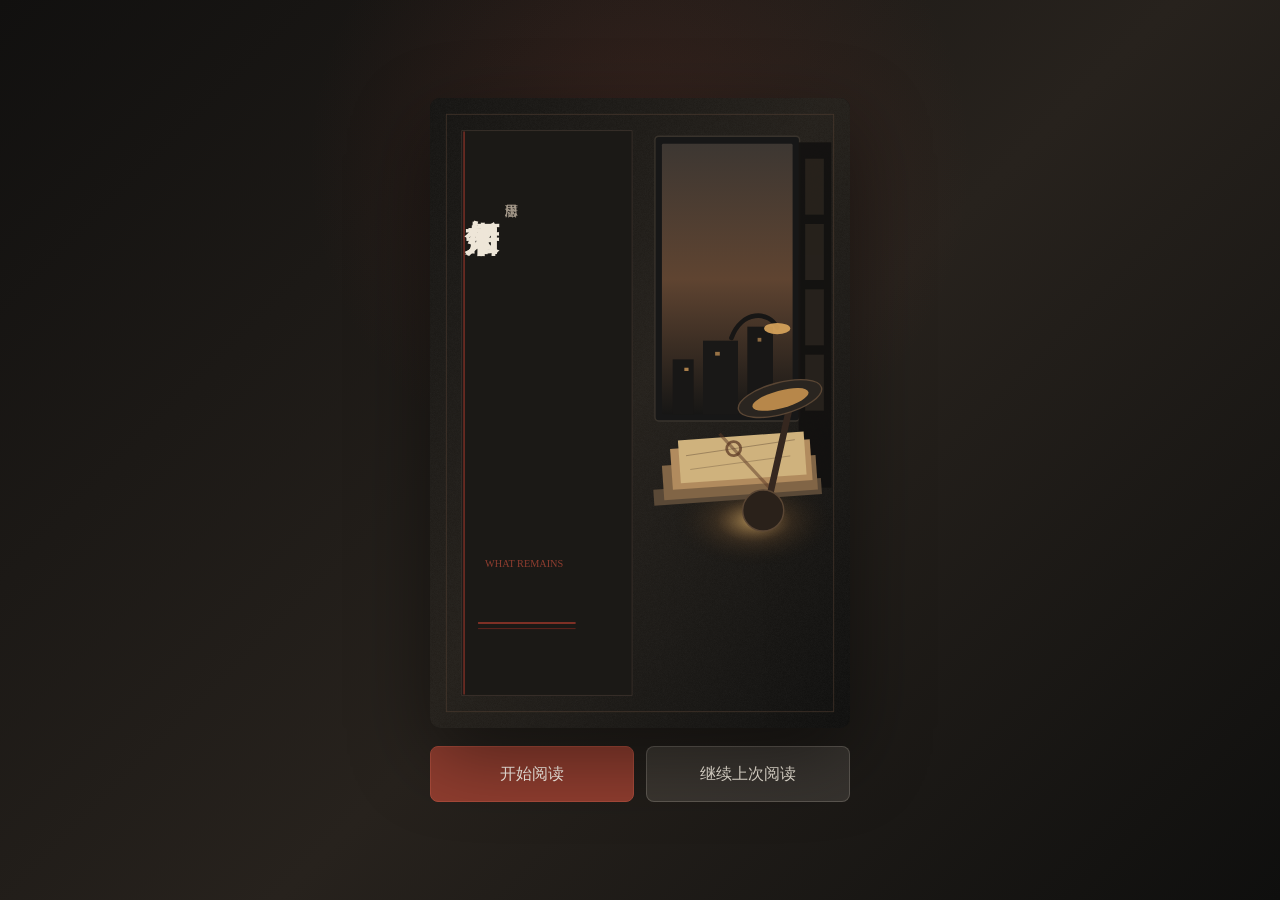
==== docs/index.html @ 2c26051a "Fix mobile chrome toggle and pause auto-hide on TOC" ====
<!doctype html>
<html lang="zh-CN">
<head>
  <meta charset="utf-8">
  <meta name="viewport" content="width=device-width, initial-scale=1">
  <title>后来如何</title>
  <meta name="description" content="《后来如何》在线阅读">
  <meta name="robots" content="index,follow,noarchive">
  <link rel="stylesheet" href="styles.css?v=20260604-reader-chrome-touch">
</head>
<body class="cover-active">
  <section id="coverScreen" class="cover-screen" aria-label="作品封面">
    <div class="cover-shell">
      <div class="cover-card">
        <img src="cover.svg" alt="" class="cover-image" aria-hidden="true">
      </div>
      <div class="cover-actions">
        <a id="startReading" href="#reader">开始阅读</a>
        <a id="continueReading" href="#reader">继续上次阅读</a>
      </div>
    </div>
  </section>

  <header class="topbar">
    <div>
      <h1>后来如何</h1>
      <p>潇思雨</p>
    </div>
    <div class="tools" aria-label="阅读设置">
      <button id="decreaseFont" type="button" title="减小字号">A-</button>
      <button id="increaseFont" type="button" title="增大字号">A+</button>
      <button id="toggleFontFamily" type="button" title="切换字体">宋体</button>
      <button id="toggleToc" type="button" title="显示/隐藏目录">隐藏目录</button>
      <button id="toggleMode" type="button" title="切换连续/翻页">翻页</button>
      <button id="toggleTheme" type="button" title="切换明暗">明/暗</button>
    </div>
  </header>

  <div class="progress" aria-hidden="true"><span id="progressBar"></span></div>

  <main id="layout" class="layout">
    <nav class="toc" aria-label="章节目录">
      <h2>目录</h2>
      <div id="tocList">载入中...</div>
    </nav>
    <section class="reading-column">
      <article id="reader" class="reader" aria-live="polite">
        <p class="loading">正在载入正文...</p>
      </article>
      <div id="pager" class="pager" hidden>
        <button id="prevPage" type="button">上一页</button>
        <span id="pageInfo">1 / 1</span>
        <button id="nextPage" type="button">下一页</button>
      </div>
    </section>
  </main>

  <script>
    const reader = document.getElementById('reader');
    const coverScreen = document.getElementById('coverScreen');
    const tocList = document.getElementById('tocList');
    const progressBar = document.getElementById('progressBar');
    const pager = document.getElementById('pager');
    const pageInfo = document.getElementById('pageInfo');
    const toggleModeButton = document.getElementById('toggleMode');
    const toggleTocButton = document.getElementById('toggleToc');
    const toggleFontFamilyButton = document.getElementById('toggleFontFamily');
    const layout = document.getElementById('layout');
    const readingColumn = document.querySelector('.reading-column');
    const tocNav = document.querySelector('nav.toc');
    const topbar = document.querySelector('.topbar');
    const root = document.documentElement;
    let novelText = '';
    let pages = [];
    let displayPages = [];
    let pageCount = 1;
    let novelReady = false;
    let readingMode = localStorage.getItem('readingMode') || 'scroll';
    let currentPage = Number(localStorage.getItem('currentPage') || 0);
    let tocHidden = localStorage.getItem('tocHidden') === 'true';
    let touchStartX = 0;
    let touchStartY = 0;
    let lastSwipeAt = 0;
    let chromeTimer = null;
    let scrollSaveTimer = null;
    let chromeAutoHidePaused = false;
    let tocTouchActive = 0;
    let tocTouchResumeTimer = null;
    let scrollTapStart = null;
    let lastChromeToggleAt = 0;
    const fontFamilies = ['serif', 'hei', 'kai'];
    const fontLabels = { serif: '宋体', hei: '黑体', kai: '楷体' };

    function hasClass(element, name) {
      return (` ${element.getAttribute('class') || ''} `).indexOf(` ${name} `) >= 0;
    }

    function addClass(element, name) {
      if (!hasClass(element, name)) element.setAttribute('class', `${element.getAttribute('class') || ''} ${name}`.trim());
    }

    function removeClass(element, name) {
      element.setAttribute('class', (` ${element.getAttribute('class') || ''} `).replace(` ${name} `, ' ').trim());
    }

    function setClass(element, name, enabled) {
      if (enabled) addClass(element, name);
      else removeClass(element, name);
    }

    function saveScrollPosition() {
      if (readingMode !== 'scroll' || hasClass(document.body, 'cover-active')) return;
      const y = window.scrollY || document.documentElement.scrollTop;
      localStorage.setItem('scrollPosition', String(y));
    }

    function enterReader({ fromStart = false } = {}) {
      removeClass(document.body, 'cover-active');
      if (!novelReady) return;
      applyTocState(true);

      if (fromStart) {
        currentPage = 0;
        localStorage.setItem('currentPage', '0');
        localStorage.setItem('scrollPosition', '0');
      } else {
        currentPage = Number(localStorage.getItem('currentPage') || 0);
      }

      applyMode(readingMode);
      if (readingMode === 'page') {
        showPage(fromStart ? 0 : currentPage);
      } else {
        const scrollTop = fromStart ? 0 : Number(localStorage.getItem('scrollPosition') || 0);
        requestAnimationFrame(() => window.scrollTo({ top: scrollTop, behavior: 'auto' }));
      }
      setChromeVisible(false);
    }

    function slugify(text, index) {
      return `chapter-${index}-${text.replace(/[^\u4e00-\u9fa5a-zA-Z0-9]+/g, '-').replace(/^-|-$/g, '')}`;
    }

    function plainHeading(line) {
      return line.replace(/^#{1,6}\s*/, '').trim();
    }

    function addTocLink(toc, element, text, className) {
      const link = document.createElement('a');
      link.href = `#${element.id}`;
      link.textContent = text;
      if (className) link.className = className;
      link.dataset.sourceIndex = String(pages.length - 1);
      link.addEventListener('click', (event) => {
        if (readingMode === 'page') {
          event.preventDefault();
          showPage(findDisplayPageBySource(Number(link.dataset.sourceIndex || 0)));
          applyTocState(true);
          setChromeVisible(false);
        }
      });
      toc.appendChild(link);
    }

    function renderInlineMarkdown(text) {
      const fragment = document.createDocumentFragment();
      const parts = text.split(/(\*\*[^*]+\*\*|`[^`]+`)/g).filter(Boolean);
      parts.forEach((part) => {
        if (part.startsWith('**') && part.endsWith('**')) {
          const strong = document.createElement('strong');
          strong.textContent = part.slice(2, -2);
          fragment.appendChild(strong);
        } else if (part.startsWith('`') && part.endsWith('`')) {
          const code = document.createElement('code');
          code.textContent = part.slice(1, -1);
          fragment.appendChild(code);
        } else {
          fragment.appendChild(document.createTextNode(part));
        }
      });
      return fragment;
    }

    function pushNode(node) {
      if (!pages.length) {
        pages.push({ title: '封面', id: 'cover', nodes: [] });
      }
      pages[pages.length - 1].nodes.push(node);
    }

    function startPage(title, id) {
      pages.push({ title, id, nodes: [] });
    }

    function renderText(text) {
      const lines = text.replace(/\r\n/g, '\n').split('\n');
      const toc = document.createDocumentFragment();
      let chapterIndex = 0;
      pages = [];

      lines.forEach((line) => {
        const trimmed = line.trim();
        if (!trimmed) {
          return;
        }

        const heading = /^(#{1,6})\s+(.+)$/.exec(trimmed);
        if (heading) {
          const level = heading[1].length;
          const titleText = plainHeading(trimmed);

          if (level === 1) {
            const title = document.createElement('div');
            title.className = 'book-title';
            title.textContent = titleText;
            pushNode(title);
            return;
          }

          if (level === 2 && titleText.startsWith('作者：')) {
            const byline = document.createElement('div');
            byline.className = 'byline';
            byline.textContent = titleText;
            pushNode(byline);
            return;
          }

          const tag = level <= 2 ? 'h2' : 'h3';
          const el = document.createElement(tag);
          el.textContent = titleText;
          el.id = slugify(titleText, chapterIndex++);
          startPage(titleText, el.id);
          pushNode(el);

          const isChapter = /^第.+章/.test(titleText);
          const isMajor = titleText === '序' || titleText.startsWith('上：') || titleText.startsWith('下：') || titleText === '创作谈' || titleText === '创作声明';
          if (isChapter || isMajor) {
            addTocLink(toc, el, titleText, isChapter ? 'chapter-link' : 'section-link');
          }
          return;
        }

        if (trimmed === '序' || trimmed.startsWith('上：') || trimmed.startsWith('下：')) {
          const h2 = document.createElement('h2');
          h2.textContent = trimmed;
          h2.id = slugify(trimmed, chapterIndex++);
          startPage(trimmed, h2.id);
          pushNode(h2);
          addTocLink(toc, h2, trimmed, 'section-link');
          return;
        }

        if (/^第.+章\s/.test(trimmed)) {
          const h3 = document.createElement('h3');
          h3.textContent = trimmed;
          h3.id = slugify(trimmed, chapterIndex++);
          startPage(trimmed, h3.id);
          pushNode(h3);
          addTocLink(toc, h3, trimmed, 'chapter-link');
          return;
        }

        if (trimmed.startsWith('《') && trimmed.endsWith('》')) {
          const title = document.createElement('div');
          title.className = 'book-title';
          title.textContent = trimmed;
          pushNode(title);
          return;
        }

        if (trimmed.startsWith('作者：')) {
          const byline = document.createElement('div');
          byline.className = 'byline';
          byline.textContent = trimmed;
          pushNode(byline);
          return;
        }

        const p = document.createElement('p');
        p.appendChild(renderInlineMarkdown(trimmed));
        pushNode(p);
      });

      if (!pages.length) pages.push({ title: '正文', id: 'page-0', nodes: [] });
      tocList.replaceChildren(toc);
      novelReady = true;
      if (hasClass(document.body, 'cover-active')) {
        reader.replaceChildren();
        pager.hidden = true;
        document.body.dataset.mode = readingMode;
        toggleModeButton.textContent = readingMode === 'page' ? '连续' : '翻页';
      } else {
        applyMode(readingMode);
      }
    }

    async function loadNovel() {
      try {
        const response = await fetch('novel.txt', { cache: 'no-store' });
        if (!response.ok) throw new Error(`HTTP ${response.status}`);
        novelText = await response.text();
        renderText(novelText);
      } catch (error) {
        reader.innerHTML = '<p class="loading">正文载入失败。请确认 novel.txt 已上传到同一目录。</p>';
        tocList.textContent = '目录载入失败';
      }
    }

    function cloneNodes(nodes) {
      return nodes.map((node) => node.cloneNode(true));
    }

    function findDisplayPageBySource(sourceIndex) {
      if (readingMode === 'page') {
        const index = displayPages.findIndex((page) => page.sources.indexOf(sourceIndex) >= 0);
        return index >= 0 ? index : 0;
      }
      return 0;
    }

    function allContentNodes() {
      const nodes = [];
      pages.forEach((page, sourceIndex) => {
        cloneNodes(page.nodes).forEach((node) => nodes.push({ node, sourceIndex }));
      });
      return nodes;
    }

    function splitForPagination(item) {
      const node = item.node;
      const text = (node.textContent || '').trim();
      if (node.tagName !== 'P' || text.length <= 180) return [item];

      const parts = [];
      let rest = text;
      while (rest.length > 180) {
        let cut = rest.lastIndexOf('。', 180);
        if (cut < 80) cut = rest.lastIndexOf('，', 180);
        if (cut < 80) cut = rest.lastIndexOf('；', 180);
        if (cut < 80) cut = 180;
        parts.push(rest.slice(0, cut + 1).trim());
        rest = rest.slice(cut + 1).trim();
      }
      if (rest) parts.push(rest);

      return parts.map((part) => {
        const p = document.createElement('p');
        p.textContent = part;
        return { node: p, sourceIndex: item.sourceIndex };
      });
    }

    function renderContinuous() {
      const fragment = document.createDocumentFragment();
      pages.forEach((page) => {
        cloneNodes(page.nodes).forEach((node) => fragment.appendChild(node));
      });
      removeClass(reader, 'paged-reader');
      reader.replaceChildren(fragment);
      pager.hidden = true;
      toggleModeButton.textContent = '翻页';
      document.body.dataset.mode = 'scroll';
      setChromeVisible(false);
      updateProgress();
    }

    function renderPagedDocument() {
      addClass(reader, 'paged-reader');
      displayPages = [];
      const units = allContentNodes().flatMap(splitForPagination);
      let current = [];
      let currentSources = [];

      const fits = (candidate) => {
        reader.replaceChildren(...cloneNodes(candidate.map((item) => item.node)));
        return reader.scrollHeight <= reader.clientHeight + 2;
      };

      units.forEach((item) => {
        const candidate = current.concat(item);
        if (current.length && !fits(candidate)) {
          displayPages.push({
            nodes: current.map((entry) => entry.node),
            sources: Array.from(new Set(currentSources))
          });
          current = [item];
          currentSources = [item.sourceIndex];
        } else {
          current = candidate;
          currentSources.push(item.sourceIndex);
        }
      });

      if (current.length) {
        displayPages.push({
          nodes: current.map((entry) => entry.node),
          sources: Array.from(new Set(currentSources))
        });
      }

      pageCount = Math.max(1, displayPages.length);
      currentPage = Math.max(0, Math.min(currentPage, pageCount - 1));
      showPage(currentPage);
    }

    function updatePagedMetrics() {
      currentPage = Math.max(0, Math.min(currentPage, pageCount - 1));
      pageInfo.textContent = `${currentPage + 1} / ${pageCount}`;
      document.getElementById('prevPage').disabled = currentPage === 0;
      document.getElementById('nextPage').disabled = currentPage === pageCount - 1;
      updateProgress();
    }

    function showPage(index) {
      if (readingMode !== 'page') return;
      if (!displayPages.length) {
        renderPagedDocument();
        return;
      }
      currentPage = Math.max(0, Math.min(index, pageCount - 1));
      localStorage.setItem('currentPage', currentPage);
      reader.replaceChildren(...cloneNodes(displayPages[currentPage].nodes));
      updatePagedMetrics();
    }

    function applyMode(mode) {
      readingMode = mode;
      localStorage.setItem('readingMode', readingMode);
      if (readingMode === 'page') {
        pager.hidden = false;
        toggleModeButton.textContent = '连续';
        document.body.dataset.mode = 'page';
        renderPagedDocument();
        showPage(currentPage);
        setChromeVisible(false);
      } else {
        renderContinuous();
      }
      applyTocState(tocHidden);
    }

    function isChromeVisible() {
      return !hasClass(document.body, 'chrome-hidden');
    }

    function scheduleChromeAutoHide() {
      clearTimeout(chromeTimer);
      if (!isChromeVisible() || chromeAutoHidePaused) return;
      chromeTimer = setTimeout(() => {
        if (!chromeAutoHidePaused) setChromeVisible(false);
      }, 1600);
    }

    function pauseChromeAutoHide() {
      chromeAutoHidePaused = true;
      clearTimeout(chromeTimer);
    }

    function resumeChromeAutoHide() {
      chromeAutoHidePaused = false;
      scheduleChromeAutoHide();
    }

    function setChromeVisible(visible, autoHide = false) {
      clearTimeout(chromeTimer);
      setClass(document.body, 'chrome-hidden', !visible);
      if (visible && autoHide) scheduleChromeAutoHide();
    }

    function toggleReadingChrome(autoHide = true) {
      const now = Date.now();
      if (now - lastChromeToggleAt < 320) return;
      lastChromeToggleAt = now;
      setChromeVisible(!isChromeVisible(), autoHide);
    }

    function isTapGesture(start, end, maxDuration = 480) {
      if (!start) return false;
      const dx = end.clientX - start.x;
      const dy = end.clientY - start.y;
      const duration = Date.now() - start.t;
      return duration <= maxDuration && Math.abs(dx) <= 16 && Math.abs(dy) <= 16;
    }

    function bindChromePauseTarget(element) {
      if (!element) return;
      element.addEventListener('mouseenter', pauseChromeAutoHide);
      element.addEventListener('mouseleave', () => {
        if (tocTouchActive > 0) return;
        resumeChromeAutoHide();
      });
      element.addEventListener('touchstart', () => {
        tocTouchActive += 1;
        pauseChromeAutoHide();
      }, { passive: true });
      const onTouchEnd = () => {
        tocTouchActive = Math.max(0, tocTouchActive - 1);
        clearTimeout(tocTouchResumeTimer);
        tocTouchResumeTimer = setTimeout(() => {
          if (tocTouchActive === 0) resumeChromeAutoHide();
        }, 450);
      };
      element.addEventListener('touchend', onTouchEnd, { passive: true });
      element.addEventListener('touchcancel', onTouchEnd, { passive: true });
      element.addEventListener('scroll', pauseChromeAutoHide, { passive: true });
      element.addEventListener('pointerdown', pauseChromeAutoHide);
    }

    bindChromePauseTarget(tocNav);
    bindChromePauseTarget(topbar);

    function applyTocState(hidden) {
      tocHidden = hidden;
      localStorage.setItem('tocHidden', String(tocHidden));
      setClass(layout, 'toc-hidden', tocHidden);
      setClass(document.body, 'toc-panel-open', readingMode === 'page' && !tocHidden);
      toggleTocButton.textContent = tocHidden ? '显示目录' : '隐藏目录';
      toggleTocButton.setAttribute('aria-pressed', String(!tocHidden));
      updateProgress();
    }

    function updateProgress() {
      let ratio = 0;
      if (readingMode === 'page' && pageCount > 1) {
        ratio = currentPage / (pageCount - 1);
      } else {
        const scrollTop = window.scrollY || document.documentElement.scrollTop;
        const height = document.documentElement.scrollHeight - window.innerHeight;
        ratio = height > 0 ? Math.min(1, Math.max(0, scrollTop / height)) : 0;
      }
      progressBar.style.width = `${ratio * 100}%`;
    }

    document.getElementById('increaseFont').addEventListener('click', () => {
      const current = Number(localStorage.getItem('fontScale') || 1);
      const next = Math.min(1.35, current + 0.05);
      localStorage.setItem('fontScale', next);
      root.style.setProperty('--font-scale', next);
      if (readingMode === 'page') showPage(currentPage);
    });

    document.getElementById('decreaseFont').addEventListener('click', () => {
      const current = Number(localStorage.getItem('fontScale') || 1);
      const next = Math.max(0.85, current - 0.05);
      localStorage.setItem('fontScale', next);
      root.style.setProperty('--font-scale', next);
      if (readingMode === 'page') showPage(currentPage);
    });

    toggleFontFamilyButton.addEventListener('click', () => {
      const current = localStorage.getItem('fontFamily') || 'serif';
      const next = fontFamilies[(fontFamilies.indexOf(current) + 1) % fontFamilies.length];
      localStorage.setItem('fontFamily', next);
      document.body.dataset.font = next;
      toggleFontFamilyButton.textContent = fontLabels[next];
      if (readingMode === 'page') renderPagedDocument();
    });

    document.getElementById('toggleTheme').addEventListener('click', () => {
      const next = document.body.dataset.theme === 'dark' ? 'light' : 'dark';
      document.body.dataset.theme = next;
      localStorage.setItem('theme', next);
    });

    document.getElementById('startReading').addEventListener('click', (event) => {
      event.preventDefault();
      enterReader({ fromStart: true });
    });

    document.getElementById('continueReading').addEventListener('click', (event) => {
      event.preventDefault();
      enterReader({ fromStart: false });
    });

    toggleModeButton.addEventListener('click', () => {
      applyMode(readingMode === 'page' ? 'scroll' : 'page');
    });

    toggleTocButton.addEventListener('click', () => {
      const willShow = tocHidden;
      applyTocState(!tocHidden);
      if (readingMode === 'page' && willShow) {
        setChromeVisible(true);
        pauseChromeAutoHide();
        requestAnimationFrame(() => tocList.scrollIntoView({ block: 'nearest' }));
      } else if (!tocHidden) {
        setChromeVisible(true);
        pauseChromeAutoHide();
      }
    });

    document.getElementById('layout').addEventListener('click', (event) => {
      if (readingMode !== 'page' || !hasClass(document.body, 'toc-panel-open')) return;
      if (event.target.closest('.toc')) return;
      applyTocState(true);
      setChromeVisible(false);
    });

    document.getElementById('prevPage').addEventListener('click', () => showPage(currentPage - 1));
    document.getElementById('nextPage').addEventListener('click', () => showPage(currentPage + 1));

    function handleScrollModeTap(clientX, clientY) {
      const rect = reader.getBoundingClientRect();
      if (clientX < rect.left || clientX > rect.right || clientY < rect.top || clientY > rect.bottom) {
        return;
      }
      toggleReadingChrome(true);
    }

    function handlePageModeTap(clientX, clientY) {
      const rect = reader.getBoundingClientRect();
      const width = Math.max(1, rect.width);
      const x = clientX - rect.left;
      if (x < width * 0.34) {
        showPage(currentPage - 1);
        return;
      }
      if (x > width * 0.66) {
        showPage(currentPage + 1);
        return;
      }
      toggleReadingChrome(true);
    }

    if (readingColumn) {
      readingColumn.addEventListener('touchstart', (event) => {
        if (readingMode !== 'scroll' || event.touches.length !== 1) return;
        const touch = event.touches[0];
        scrollTapStart = { x: touch.clientX, y: touch.clientY, t: Date.now() };
      }, { passive: true });

      readingColumn.addEventListener('touchend', (event) => {
        if (readingMode !== 'scroll') return;
        const touch = event.changedTouches[0];
        if (!isTapGesture(scrollTapStart, touch)) {
          scrollTapStart = null;
          return;
        }
        scrollTapStart = null;
        if (event.target.closest('.toc, .topbar, .pager, .tools')) return;
        handleScrollModeTap(touch.clientX, touch.clientY);
      }, { passive: true });

      readingColumn.addEventListener('touchcancel', () => {
        scrollTapStart = null;
      }, { passive: true });
    }

    reader.addEventListener('touchstart', (event) => {
      if (readingMode !== 'page' || event.touches.length !== 1) return;
      const touch = event.touches[0];
      touchStartX = touch.clientX;
      touchStartY = touch.clientY;
    }, { passive: true });

    reader.addEventListener('touchend', (event) => {
      if (readingMode !== 'page') return;
      const touch = event.changedTouches[0];
      const dx = touch.clientX - touchStartX;
      const dy = touch.clientY - touchStartY;
      if (Math.abs(dx) > 60 && Math.abs(dx) > Math.abs(dy) * 1.4) {
        lastSwipeAt = Date.now();
        showPage(currentPage + (dx < 0 ? 1 : -1));
        return;
      }
      if (Date.now() - lastSwipeAt < 350) return;
      if (Math.abs(dx) <= 16 && Math.abs(dy) <= 16) {
        handlePageModeTap(touch.clientX, touch.clientY);
      }
    }, { passive: true });

    reader.addEventListener('click', (event) => {
      if (Date.now() - lastSwipeAt < 350) return;
      if (readingMode !== 'page') {
        if (event.target.closest('.toc, .topbar, .pager, .tools')) return;
        toggleReadingChrome(true);
        return;
      }
      handlePageModeTap(event.clientX, event.clientY);
    });

    window.addEventListener('resize', () => {
      if (readingMode === 'page') renderPagedDocument();
    });

    document.addEventListener('keydown', (event) => {
      if (readingMode !== 'page') return;
      if (event.key === 'ArrowLeft') showPage(currentPage - 1);
      if (event.key === 'ArrowRight') showPage(currentPage + 1);
    });

    reader.addEventListener('copy', (event) => event.preventDefault());
    reader.addEventListener('cut', (event) => event.preventDefault());
    reader.addEventListener('contextmenu', (event) => event.preventDefault());

    root.style.setProperty('--font-scale', localStorage.getItem('fontScale') || 1);
    document.body.dataset.theme = localStorage.getItem('theme') || 'light';
    document.body.dataset.font = localStorage.getItem('fontFamily') || 'serif';
    toggleFontFamilyButton.textContent = fontLabels[document.body.dataset.font] || '宋体';
    applyTocState(tocHidden);
    window.addEventListener('scroll', () => {
      updateProgress();
      clearTimeout(scrollSaveTimer);
      scrollSaveTimer = setTimeout(saveScrollPosition, 200);
    }, { passive: true });
    loadNovel().then(updateProgress);
  </script>
</body>
</html>
---- docs/styles.css ----
:root {
  --font-scale: 1;
  --bg: #f8f5ef;
  --paper: #fffdf8;
  --text: #24211d;
  --muted: #71695f;
  --line: #e7ded2;
  --accent: #8f3d2f;
  --button: #f1e8dc;
  --shadow: 0 20px 50px rgba(49, 36, 24, 0.08);
}

body[data-theme="dark"] {
  --bg: #171717;
  --paper: #202020;
  --text: #ebe2d5;
  --muted: #aaa095;
  --line: #33302c;
  --accent: #d38372;
  --button: #2b2926;
  --shadow: none;
}

* {
  box-sizing: border-box;
}

html {
  scroll-behavior: smooth;
}

body {
  margin: 0;
  background: var(--bg);
  color: var(--text);
  font-family: "Noto Serif SC", "Songti SC", "SimSun", "Microsoft YaHei", serif;
  line-height: 1.9;
}

body[data-font="hei"] {
  font-family: "Noto Sans SC", "Microsoft YaHei", "PingFang SC", sans-serif;
}

body[data-font="kai"] {
  font-family: "KaiTi", "STKaiti", "Kaiti SC", "Noto Serif SC", serif;
}

body.cover-active .topbar,
body.cover-active .progress,
body.cover-active .layout {
  display: none !important;
}

body.cover-active {
  overflow: hidden;
}

.cover-screen {
  position: fixed;
  inset: 0;
  z-index: 100;
  min-height: 100vh;
  display: none;
  place-items: center;
  padding: 28px;
  background:
    radial-gradient(circle at 50% 18%, rgba(143, 61, 47, 0.2), transparent 34%),
    linear-gradient(135deg, #11100f, #27221d 54%, #0f0f0e);
}

body.cover-active .cover-screen {
  display: grid;
}

.cover-shell {
  width: min(420px, 88vw);
}

.cover-card {
  position: relative;
  overflow: hidden;
  border-radius: 10px;
  box-shadow: 0 28px 80px rgba(0, 0, 0, 0.45);
  background: #151412;
}

.cover-image {
  display: block;
  width: 100%;
  aspect-ratio: 2 / 3;
  object-fit: cover;
}

.cover-actions {
  display: grid;
  grid-template-columns: 1fr 1fr;
  gap: 12px;
  margin-top: 18px;
}

.cover-actions a {
  display: block;
  border: 1px solid rgba(238, 230, 216, 0.2);
  border-radius: 8px;
  padding: 12px 16px;
  background: rgba(241, 232, 220, 0.12);
  color: #f0e9dc;
  font: inherit;
  text-align: center;
  text-decoration: none;
  cursor: pointer;
}

.cover-actions a:first-child {
  background: #8f3d2f;
  border-color: #a84a3a;
  color: #fff7ee;
}

.topbar {
  position: sticky;
  top: 0;
  z-index: 10;
  display: flex;
  align-items: center;
  justify-content: space-between;
  gap: 24px;
  padding: 18px 28px;
  border-bottom: 1px solid var(--line);
  background: color-mix(in srgb, var(--bg) 88%, transparent);
  backdrop-filter: blur(12px);
  transition: opacity 0.18s ease, transform 0.18s ease;
}

.topbar h1 {
  margin: 0;
  font-size: 22px;
  font-weight: 700;
  letter-spacing: 0;
}

.topbar p {
  margin: 2px 0 0;
  color: var(--muted);
  font-size: 13px;
}

.tools {
  display: flex;
  align-items: center;
  gap: 8px;
  flex-wrap: wrap;
}

.tools button,
.tools a {
  border: 1px solid var(--line);
  background: var(--button);
  color: var(--text);
  padding: 7px 10px;
  border-radius: 6px;
  font: inherit;
  font-size: 13px;
  text-decoration: none;
  cursor: pointer;
}

.progress {
  position: fixed;
  top: 0;
  left: 0;
  right: 0;
  height: 3px;
  z-index: 20;
  background: transparent;
}

.progress span {
  display: block;
  width: 0;
  height: 100%;
  background: var(--accent);
}

.layout {
  display: grid;
  grid-template-columns: minmax(190px, 250px) minmax(0, 820px);
  gap: 36px;
  max-width: 1180px;
  margin: 0 auto;
  padding: 34px 24px 80px;
}

.layout.toc-hidden {
  grid-template-columns: minmax(0, 880px);
  max-width: 980px;
}

.layout.toc-hidden .toc {
  display: none;
}

.toc {
  position: sticky;
  top: 86px;
  align-self: start;
  max-height: calc(100vh - 110px);
  overflow: auto;
  padding: 18px;
  border: 1px solid var(--line);
  border-radius: 8px;
  background: var(--paper);
  box-shadow: var(--shadow);
  transition: opacity 0.18s ease, transform 0.18s ease;
}

.toc h2 {
  margin: 0 0 12px;
  font-size: 15px;
}

.toc a {
  display: block;
  padding: 7px 0;
  border-top: 1px solid var(--line);
  color: var(--muted);
  text-decoration: none;
  font-size: 14px;
  line-height: 1.45;
}

.toc a.section-link {
  color: var(--text);
  font-weight: 700;
}

.toc a.chapter-link {
  padding-left: 10px;
  font-size: 13px;
}

.toc a:hover {
  color: var(--accent);
}

.reader {
  min-width: 0;
  padding: 44px 58px 70px;
  border: 1px solid var(--line);
  border-radius: 8px;
  background: var(--paper);
  box-shadow: var(--shadow);
  -webkit-user-select: none;
  user-select: none;
}

body[data-mode="page"] {
  overflow: hidden;
}

body[data-mode="page"] .layout {
  display: block;
  width: 100vw;
  max-width: none;
  height: 100vh;
  margin: 0;
  padding: 0;
  overflow: hidden;
}

body[data-mode="page"]:not(.toc-panel-open) .toc {
  display: none;
}

body[data-mode="page"].toc-panel-open::before {
  content: "";
  position: fixed;
  inset: 0;
  z-index: 25;
  background: rgba(15, 14, 12, 0.42);
}

body[data-mode="page"].toc-panel-open .toc {
  display: block;
  position: fixed;
  top: 0;
  left: 0;
  bottom: 0;
  z-index: 30;
  width: min(320px, 88vw);
  max-height: 100vh;
  margin: 0;
  border-radius: 0;
  border-left: none;
  border-top: none;
  border-bottom: none;
  box-shadow: 8px 0 32px rgba(0, 0, 0, 0.18);
}

body[data-mode="page"] .topbar {
  position: fixed;
  top: 12px;
  left: 50%;
  right: auto;
  width: min(920px, calc(100vw - 32px));
  transform: translateX(-50%);
  border: 1px solid var(--line);
  border-radius: 8px;
  box-shadow: var(--shadow);
}

body[data-mode="page"] .reading-column {
  width: 100vw;
  height: 100vh;
  overflow: hidden;
}

body[data-mode="page"] .reader {
  width: min(920px, calc(100vw - 32px));
  height: calc(100vh - 24px);
  margin: 12px auto;
  overflow: hidden;
  padding: clamp(28px, 5vw, 58px);
  border-radius: 8px;
}

body[data-mode="page"].chrome-hidden .layout {
  max-width: none;
  padding: 0;
}

body[data-mode="page"].chrome-hidden .reader {
  height: calc(100vh - 24px);
  box-shadow: none;
}

.reader.paged-reader {
  touch-action: pan-y;
}

.reading-column {
  min-width: 0;
}

.pager {
  display: flex;
  align-items: center;
  justify-content: center;
  gap: 16px;
  margin-top: 18px;
  padding: 14px;
  border: 1px solid var(--line);
  border-radius: 8px;
  background: var(--paper);
  box-shadow: var(--shadow);
  transition: opacity 0.18s ease, transform 0.18s ease;
}

body[data-mode="page"] .pager {
  position: fixed;
  left: 50%;
  bottom: 16px;
  z-index: 12;
  width: min(420px, calc(100vw - 32px));
  margin: 0;
  transform: translateX(-50%);
}

.pager[hidden] {
  display: none;
}

.pager button {
  min-width: 86px;
  border: 1px solid var(--line);
  border-radius: 6px;
  padding: 8px 12px;
  background: var(--button);
  color: var(--text);
  font: inherit;
  cursor: pointer;
}

.pager button:disabled {
  cursor: not-allowed;
  opacity: 0.45;
}

.pager span {
  min-width: 76px;
  text-align: center;
  color: var(--muted);
  font-size: 14px;
}

.page-continuation {
  margin: 0 0 18px;
  color: var(--muted);
  font-size: calc(14px * var(--font-scale));
}

.book-title {
  margin: 0 0 8px;
  text-align: center;
  font-size: calc(34px * var(--font-scale));
  font-weight: 700;
}

.byline {
  margin: 0 0 38px;
  text-align: center;
  color: var(--muted);
  font-size: calc(15px * var(--font-scale));
}

.reader h2 {
  margin: 56px 0 24px;
  padding-bottom: 10px;
  border-bottom: 1px solid var(--line);
  font-size: calc(24px * var(--font-scale));
  line-height: 1.4;
}

.reader h3 {
  margin: 46px 0 20px;
  font-size: calc(22px * var(--font-scale));
  line-height: 1.45;
}

.reader p {
  margin: 0 0 1.05em;
  font-size: calc(18px * var(--font-scale));
  text-align: left;
  text-indent: 2em;
  word-break: break-word;
}

.reader strong {
  font-weight: 700;
}

.reader code {
  padding: 0 0.25em;
  border-radius: 4px;
  background: var(--button);
  font-family: "Microsoft YaHei", sans-serif;
  font-size: 0.92em;
}

body.chrome-hidden .topbar,
body.chrome-hidden .pager {
  display: none;
}

body.chrome-hidden:not(.toc-panel-open) .layout > .toc {
  display: none;
}

body.chrome-hidden .layout {
  grid-template-columns: minmax(0, 880px);
  max-width: 980px;
  padding-top: 18px;
}

body.chrome-hidden .reader {
  box-shadow: none;
}

.loading {
  color: var(--muted);
}

@media (max-width: 860px) {
  .cover-screen {
    padding: 22px;
  }

  .cover-shell {
    width: min(360px, 86vw);
  }

  .topbar {
    position: static;
    align-items: flex-start;
    padding: 16px;
  }

  .layout {
    display: block;
    padding: 16px 12px 56px;
  }

  .layout.toc-hidden {
    max-width: none;
  }

  .toc {
    position: static;
    max-height: 260px;
    margin-bottom: 16px;
  }

  .reading-column,
  .reader {
    touch-action: manipulation;
  }

  .reader {
    padding: 28px 18px 48px;
  }

  .toc {
    touch-action: pan-y;
  }

  .reader h2 {
    margin-top: 32px;
  }

  .reader h3 {
    margin-top: 28px;
  }

  body[data-mode="page"] .topbar {
    top: 8px;
    width: calc(100vw - 16px);
    padding: 12px;
  }

  body[data-mode="page"] .reader {
    width: 100vw;
    height: 100vh;
    margin: 0;
    padding: 30px 22px;
    border-color: transparent;
    border-radius: 0;
  }

  body[data-mode="page"].chrome-hidden .reader {
    height: 100vh;
  }

  body[data-mode="page"] .pager {
    bottom: 12px;
    width: calc(100vw - 24px);
    padding: 10px;
  }

  .pager button {
    min-width: 78px;
    padding: 8px 10px;
  }

  .book-title {
    font-size: calc(28px * var(--font-scale));
  }

  .reader p {
    font-size: calc(17px * var(--font-scale));
    text-align: left;
  }
}
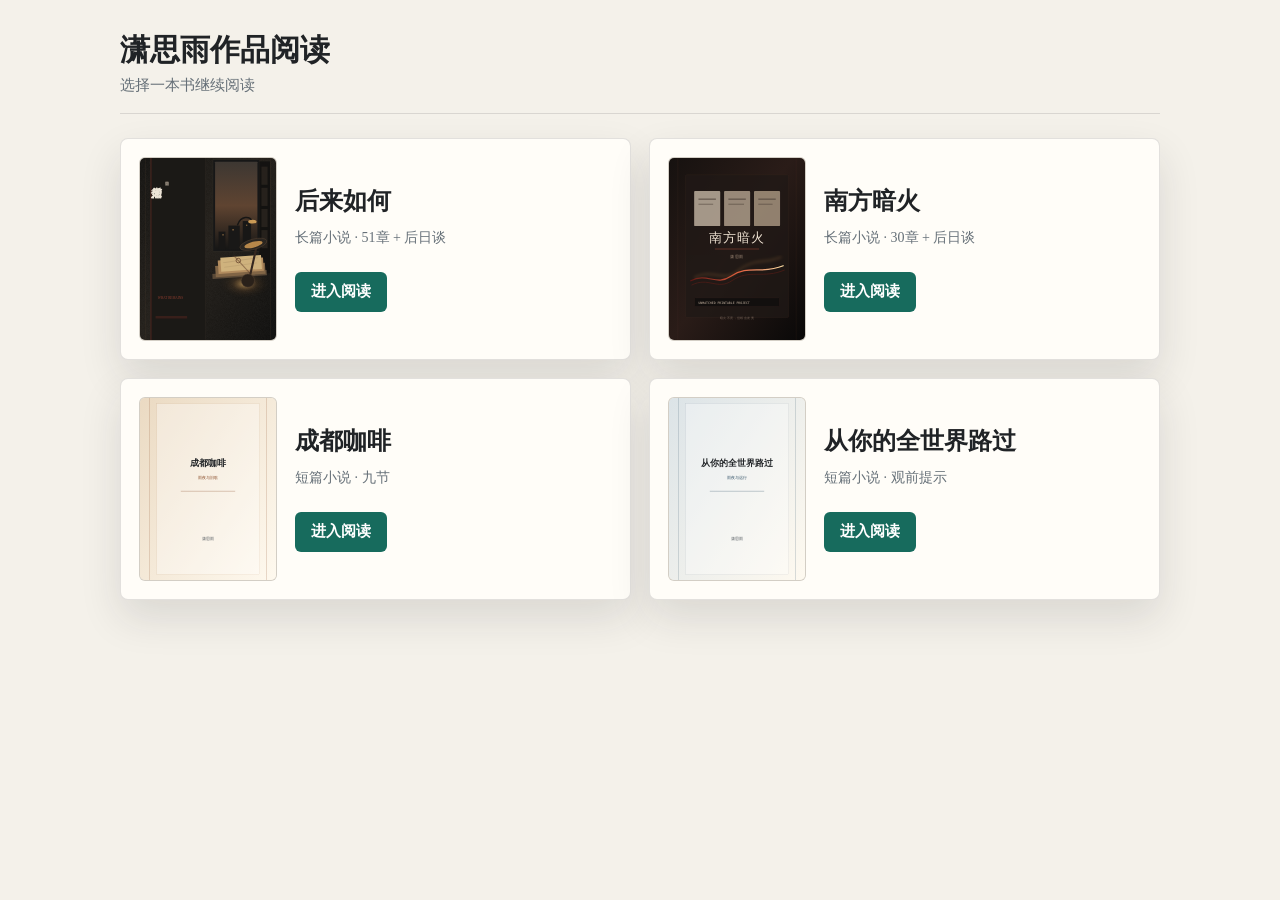
==== commit 8b99ba32: "Fix pagination: add CSS columns for page mode and chapter breaks" ====
--- a/docs/index.html
+++ b/docs/index.html
@@ -3,707 +3,65 @@
 <head>
   <meta charset="utf-8">
   <meta name="viewport" content="width=device-width, initial-scale=1">
-  <title>后来如何</title>
-  <meta name="description" content="《后来如何》在线阅读">
+  <title>潇思雨作品阅读</title>
+  <meta name="description" content="潇思雨作品在线阅读书架">
   <meta name="robots" content="index,follow,noarchive">
-  <link rel="stylesheet" href="styles.css?v=20260604-reader-chrome-touch">
+  <link rel="stylesheet" href="library.css?v=20260608-more-books">
 </head>
-<body class="cover-active">
-  <section id="coverScreen" class="cover-screen" aria-label="作品封面">
-    <div class="cover-shell">
-      <div class="cover-card">
-        <img src="cover.svg" alt="" class="cover-image" aria-hidden="true">
+<body>
+  <main class="library">
+    <header class="library-header">
+      <div>
+        <h1>潇思雨作品阅读</h1>
+        <p>选择一本书继续阅读</p>
       </div>
-      <div class="cover-actions">
-        <a id="startReading" href="#reader">开始阅读</a>
-        <a id="continueReading" href="#reader">继续上次阅读</a>
-      </div>
-    </div>
-  </section>
+    </header>
 
-  <header class="topbar">
-    <div>
-      <h1>后来如何</h1>
-      <p>潇思雨</p>
-    </div>
-    <div class="tools" aria-label="阅读设置">
-      <button id="decreaseFont" type="button" title="减小字号">A-</button>
-      <button id="increaseFont" type="button" title="增大字号">A+</button>
-      <button id="toggleFontFamily" type="button" title="切换字体">宋体</button>
-      <button id="toggleToc" type="button" title="显示/隐藏目录">隐藏目录</button>
-      <button id="toggleMode" type="button" title="切换连续/翻页">翻页</button>
-      <button id="toggleTheme" type="button" title="切换明暗">明/暗</button>
-    </div>
-  </header>
+    <section class="book-grid" aria-label="作品列表">
+      <article class="book-card">
+        <a class="cover-link" href="houlai-ruhe/" aria-label="阅读《后来如何》">
+          <img src="cover.svg" alt="《后来如何》封面">
+        </a>
+        <div class="book-info">
+          <h2>后来如何</h2>
+          <p>长篇小说 · 51章 + 后日谈</p>
+          <a class="read-link" href="houlai-ruhe/">进入阅读</a>
+        </div>
+      </article>
 
-  <div class="progress" aria-hidden="true"><span id="progressBar"></span></div>
+      <article class="book-card">
+        <a class="cover-link" href="nanfang-anhuo/" aria-label="阅读《南方暗火》">
+          <img src="nanfang-anhuo/cover.svg" alt="《南方暗火》封面">
+        </a>
+        <div class="book-info">
+          <h2>南方暗火</h2>
+          <p>长篇小说 · 30章 + 后日谈</p>
+          <a class="read-link" href="nanfang-anhuo/">进入阅读</a>
+        </div>
+      </article>
 
-  <main id="layout" class="layout">
-    <nav class="toc" aria-label="章节目录">
-      <h2>目录</h2>
-      <div id="tocList">载入中...</div>
-    </nav>
-    <section class="reading-column">
-      <article id="reader" class="reader" aria-live="polite">
-        <p class="loading">正在载入正文...</p>
+      <article class="book-card">
+        <a class="cover-link" href="chengdu-coffee/" aria-label="阅读《成都咖啡》">
+          <img src="chengdu-coffee/cover.svg" alt="《成都咖啡》封面">
+        </a>
+        <div class="book-info">
+          <h2>成都咖啡</h2>
+          <p>短篇小说 · 九节</p>
+          <a class="read-link" href="chengdu-coffee/">进入阅读</a>
+        </div>
       </article>
-      <div id="pager" class="pager" hidden>
-        <button id="prevPage" type="button">上一页</button>
-        <span id="pageInfo">1 / 1</span>
-        <button id="nextPage" type="button">下一页</button>
-      </div>
+
+      <article class="book-card">
+        <a class="cover-link" href="congni-quanshijie-luguo/" aria-label="阅读《从你的全世界路过》">
+          <img src="congni-quanshijie-luguo/cover.svg" alt="《从你的全世界路过》封面">
+        </a>
+        <div class="book-info">
+          <h2>从你的全世界路过</h2>
+          <p>短篇小说 · 观前提示</p>
+          <a class="read-link" href="congni-quanshijie-luguo/">进入阅读</a>
+        </div>
+      </article>
     </section>
   </main>
-
-  <script>
-    const reader = document.getElementById('reader');
-    const coverScreen = document.getElementById('coverScreen');
-    const tocList = document.getElementById('tocList');
-    const progressBar = document.getElementById('progressBar');
-    const pager = document.getElementById('pager');
-    const pageInfo = document.getElementById('pageInfo');
-    const toggleModeButton = document.getElementById('toggleMode');
-    const toggleTocButton = document.getElementById('toggleToc');
-    const toggleFontFamilyButton = document.getElementById('toggleFontFamily');
-    const layout = document.getElementById('layout');
-    const readingColumn = document.querySelector('.reading-column');
-    const tocNav = document.querySelector('nav.toc');
-    const topbar = document.querySelector('.topbar');
-    const root = document.documentElement;
-    let novelText = '';
-    let pages = [];
-    let displayPages = [];
-    let pageCount = 1;
-    let novelReady = false;
-    let readingMode = localStorage.getItem('readingMode') || 'scroll';
-    let currentPage = Number(localStorage.getItem('currentPage') || 0);
-    let tocHidden = localStorage.getItem('tocHidden') === 'true';
-    let touchStartX = 0;
-    let touchStartY = 0;
-    let lastSwipeAt = 0;
-    let chromeTimer = null;
-    let scrollSaveTimer = null;
-    let chromeAutoHidePaused = false;
-    let tocTouchActive = 0;
-    let tocTouchResumeTimer = null;
-    let scrollTapStart = null;
-    let lastChromeToggleAt = 0;
-    const fontFamilies = ['serif', 'hei', 'kai'];
-    const fontLabels = { serif: '宋体', hei: '黑体', kai: '楷体' };
-
-    function hasClass(element, name) {
-      return (` ${element.getAttribute('class') || ''} `).indexOf(` ${name} `) >= 0;
-    }
-
-    function addClass(element, name) {
-      if (!hasClass(element, name)) element.setAttribute('class', `${element.getAttribute('class') || ''} ${name}`.trim());
-    }
-
-    function removeClass(element, name) {
-      element.setAttribute('class', (` ${element.getAttribute('class') || ''} `).replace(` ${name} `, ' ').trim());
-    }
-
-    function setClass(element, name, enabled) {
-      if (enabled) addClass(element, name);
-      else removeClass(element, name);
-    }
-
-    function saveScrollPosition() {
-      if (readingMode !== 'scroll' || hasClass(document.body, 'cover-active')) return;
-      const y = window.scrollY || document.documentElement.scrollTop;
-      localStorage.setItem('scrollPosition', String(y));
-    }
-
-    function enterReader({ fromStart = false } = {}) {
-      removeClass(document.body, 'cover-active');
-      if (!novelReady) return;
-      applyTocState(true);
-
-      if (fromStart) {
-        currentPage = 0;
-        localStorage.setItem('currentPage', '0');
-        localStorage.setItem('scrollPosition', '0');
-      } else {
-        currentPage = Number(localStorage.getItem('currentPage') || 0);
-      }
-
-      applyMode(readingMode);
-      if (readingMode === 'page') {
-        showPage(fromStart ? 0 : currentPage);
-      } else {
-        const scrollTop = fromStart ? 0 : Number(localStorage.getItem('scrollPosition') || 0);
-        requestAnimationFrame(() => window.scrollTo({ top: scrollTop, behavior: 'auto' }));
-      }
-      setChromeVisible(false);
-    }
-
-    function slugify(text, index) {
-      return `chapter-${index}-${text.replace(/[^\u4e00-\u9fa5a-zA-Z0-9]+/g, '-').replace(/^-|-$/g, '')}`;
-    }
-
-    function plainHeading(line) {
-      return line.replace(/^#{1,6}\s*/, '').trim();
-    }
-
-    function addTocLink(toc, element, text, className) {
-      const link = document.createElement('a');
-      link.href = `#${element.id}`;
-      link.textContent = text;
-      if (className) link.className = className;
-      link.dataset.sourceIndex = String(pages.length - 1);
-      link.addEventListener('click', (event) => {
-        if (readingMode === 'page') {
-          event.preventDefault();
-          showPage(findDisplayPageBySource(Number(link.dataset.sourceIndex || 0)));
-          applyTocState(true);
-          setChromeVisible(false);
-        }
-      });
-      toc.appendChild(link);
-    }
-
-    function renderInlineMarkdown(text) {
-      const fragment = document.createDocumentFragment();
-      const parts = text.split(/(\*\*[^*]+\*\*|`[^`]+`)/g).filter(Boolean);
-      parts.forEach((part) => {
-        if (part.startsWith('**') && part.endsWith('**')) {
-          const strong = document.createElement('strong');
-          strong.textContent = part.slice(2, -2);
-          fragment.appendChild(strong);
-        } else if (part.startsWith('`') && part.endsWith('`')) {
-          const code = document.createElement('code');
-          code.textContent = part.slice(1, -1);
-          fragment.appendChild(code);
-        } else {
-          fragment.appendChild(document.createTextNode(part));
-        }
-      });
-      return fragment;
-    }
-
-    function pushNode(node) {
-      if (!pages.length) {
-        pages.push({ title: '封面', id: 'cover', nodes: [] });
-      }
-      pages[pages.length - 1].nodes.push(node);
-    }
-
-    function startPage(title, id) {
-      pages.push({ title, id, nodes: [] });
-    }
-
-    function renderText(text) {
-      const lines = text.replace(/\r\n/g, '\n').split('\n');
-      const toc = document.createDocumentFragment();
-      let chapterIndex = 0;
-      pages = [];
-
-      lines.forEach((line) => {
-        const trimmed = line.trim();
-        if (!trimmed) {
-          return;
-        }
-
-        const heading = /^(#{1,6})\s+(.+)$/.exec(trimmed);
-        if (heading) {
-          const level = heading[1].length;
-          const titleText = plainHeading(trimmed);
-
-          if (level === 1) {
-            const title = document.createElement('div');
-            title.className = 'book-title';
-            title.textContent = titleText;
-            pushNode(title);
-            return;
-          }
-
-          if (level === 2 && titleText.startsWith('作者：')) {
-            const byline = document.createElement('div');
-            byline.className = 'byline';
-            byline.textContent = titleText;
-            pushNode(byline);
-            return;
-          }
-
-          const tag = level <= 2 ? 'h2' : 'h3';
-          const el = document.createElement(tag);
-          el.textContent = titleText;
-          el.id = slugify(titleText, chapterIndex++);
-          startPage(titleText, el.id);
-          pushNode(el);
-
-          const isChapter = /^第.+章/.test(titleText);
-          const isMajor = titleText === '序' || titleText.startsWith('上：') || titleText.startsWith('下：') || titleText === '创作谈' || titleText === '创作声明';
-          if (isChapter || isMajor) {
-            addTocLink(toc, el, titleText, isChapter ? 'chapter-link' : 'section-link');
-          }
-          return;
-        }
-
-        if (trimmed === '序' || trimmed.startsWith('上：') || trimmed.startsWith('下：')) {
-          const h2 = document.createElement('h2');
-          h2.textContent = trimmed;
-          h2.id = slugify(trimmed, chapterIndex++);
-          startPage(trimmed, h2.id);
-          pushNode(h2);
-          addTocLink(toc, h2, trimmed, 'section-link');
-          return;
-        }
-
-        if (/^第.+章\s/.test(trimmed)) {
-          const h3 = document.createElement('h3');
-          h3.textContent = trimmed;
-          h3.id = slugify(trimmed, chapterIndex++);
-          startPage(trimmed, h3.id);
-          pushNode(h3);
-          addTocLink(toc, h3, trimmed, 'chapter-link');
-          return;
-        }
-
-        if (trimmed.startsWith('《') && trimmed.endsWith('》')) {
-          const title = document.createElement('div');
-          title.className = 'book-title';
-          title.textContent = trimmed;
-          pushNode(title);
-          return;
-        }
-
-        if (trimmed.startsWith('作者：')) {
-          const byline = document.createElement('div');
-          byline.className = 'byline';
-          byline.textContent = trimmed;
-          pushNode(byline);
-          return;
-        }
-
-        const p = document.createElement('p');
-        p.appendChild(renderInlineMarkdown(trimmed));
-        pushNode(p);
-      });
-
-      if (!pages.length) pages.push({ title: '正文', id: 'page-0', nodes: [] });
-      tocList.replaceChildren(toc);
-      novelReady = true;
-      if (hasClass(document.body, 'cover-active')) {
-        reader.replaceChildren();
-        pager.hidden = true;
-        document.body.dataset.mode = readingMode;
-        toggleModeButton.textContent = readingMode === 'page' ? '连续' : '翻页';
-      } else {
-        applyMode(readingMode);
-      }
-    }
-
-    async function loadNovel() {
-      try {
-        const response = await fetch('novel.txt', { cache: 'no-store' });
-        if (!response.ok) throw new Error(`HTTP ${response.status}`);
-        novelText = await response.text();
-        renderText(novelText);
-      } catch (error) {
-        reader.innerHTML = '<p class="loading">正文载入失败。请确认 novel.txt 已上传到同一目录。</p>';
-        tocList.textContent = '目录载入失败';
-      }
-    }
-
-    function cloneNodes(nodes) {
-      return nodes.map((node) => node.cloneNode(true));
-    }
-
-    function findDisplayPageBySource(sourceIndex) {
-      if (readingMode === 'page') {
-        const index = displayPages.findIndex((page) => page.sources.indexOf(sourceIndex) >= 0);
-        return index >= 0 ? index : 0;
-      }
-      return 0;
-    }
-
-    function allContentNodes() {
-      const nodes = [];
-      pages.forEach((page, sourceIndex) => {
-        cloneNodes(page.nodes).forEach((node) => nodes.push({ node, sourceIndex }));
-      });
-      return nodes;
-    }
-
-    function splitForPagination(item) {
-      const node = item.node;
-      const text = (node.textContent || '').trim();
-      if (node.tagName !== 'P' || text.length <= 180) return [item];
-
-      const parts = [];
-      let rest = text;
-      while (rest.length > 180) {
-        let cut = rest.lastIndexOf('。', 180);
-        if (cut < 80) cut = rest.lastIndexOf('，', 180);
-        if (cut < 80) cut = rest.lastIndexOf('；', 180);
-        if (cut < 80) cut = 180;
-        parts.push(rest.slice(0, cut + 1).trim());
-        rest = rest.slice(cut + 1).trim();
-      }
-      if (rest) parts.push(rest);
-
-      return parts.map((part) => {
-        const p = document.createElement('p');
-        p.textContent = part;
-        return { node: p, sourceIndex: item.sourceIndex };
-      });
-    }
-
-    function renderContinuous() {
-      const fragment = document.createDocumentFragment();
-      pages.forEach((page) => {
-        cloneNodes(page.nodes).forEach((node) => fragment.appendChild(node));
-      });
-      removeClass(reader, 'paged-reader');
-      reader.replaceChildren(fragment);
-      pager.hidden = true;
-      toggleModeButton.textContent = '翻页';
-      document.body.dataset.mode = 'scroll';
-      setChromeVisible(false);
-      updateProgress();
-    }
-
-    function renderPagedDocument() {
-      addClass(reader, 'paged-reader');
-      displayPages = [];
-      const units = allContentNodes().flatMap(splitForPagination);
-      let current = [];
-      let currentSources = [];
-
-      const fits = (candidate) => {
-        reader.replaceChildren(...cloneNodes(candidate.map((item) => item.node)));
-        return reader.scrollHeight <= reader.clientHeight + 2;
-      };
-
-      units.forEach((item) => {
-        const candidate = current.concat(item);
-        if (current.length && !fits(candidate)) {
-          displayPages.push({
-            nodes: current.map((entry) => entry.node),
-            sources: Array.from(new Set(currentSources))
-          });
-          current = [item];
-          currentSources = [item.sourceIndex];
-        } else {
-          current = candidate;
-          currentSources.push(item.sourceIndex);
-        }
-      });
-
-      if (current.length) {
-        displayPages.push({
-          nodes: current.map((entry) => entry.node),
-          sources: Array.from(new Set(currentSources))
-        });
-      }
-
-      pageCount = Math.max(1, displayPages.length);
-      currentPage = Math.max(0, Math.min(currentPage, pageCount - 1));
-      showPage(currentPage);
-    }
-
-    function updatePagedMetrics() {
-      currentPage = Math.max(0, Math.min(currentPage, pageCount - 1));
-      pageInfo.textContent = `${currentPage + 1} / ${pageCount}`;
-      document.getElementById('prevPage').disabled = currentPage === 0;
-      document.getElementById('nextPage').disabled = currentPage === pageCount - 1;
-      updateProgress();
-    }
-
-    function showPage(index) {
-      if (readingMode !== 'page') return;
-      if (!displayPages.length) {
-        renderPagedDocument();
-        return;
-      }
-      currentPage = Math.max(0, Math.min(index, pageCount - 1));
-      localStorage.setItem('currentPage', currentPage);
-      reader.replaceChildren(...cloneNodes(displayPages[currentPage].nodes));
-      updatePagedMetrics();
-    }
-
-    function applyMode(mode) {
-      readingMode = mode;
-      localStorage.setItem('readingMode', readingMode);
-      if (readingMode === 'page') {
-        pager.hidden = false;
-        toggleModeButton.textContent = '连续';
-        document.body.dataset.mode = 'page';
-        renderPagedDocument();
-        showPage(currentPage);
-        setChromeVisible(false);
-      } else {
-        renderContinuous();
-      }
-      applyTocState(tocHidden);
-    }
-
-    function isChromeVisible() {
-      return !hasClass(document.body, 'chrome-hidden');
-    }
-
-    function scheduleChromeAutoHide() {
-      clearTimeout(chromeTimer);
-      if (!isChromeVisible() || chromeAutoHidePaused) return;
-      chromeTimer = setTimeout(() => {
-        if (!chromeAutoHidePaused) setChromeVisible(false);
-      }, 1600);
-    }
-
-    function pauseChromeAutoHide() {
-      chromeAutoHidePaused = true;
-      clearTimeout(chromeTimer);
-    }
-
-    function resumeChromeAutoHide() {
-      chromeAutoHidePaused = false;
-      scheduleChromeAutoHide();
-    }
-
-    function setChromeVisible(visible, autoHide = false) {
-      clearTimeout(chromeTimer);
-      setClass(document.body, 'chrome-hidden', !visible);
-      if (visible && autoHide) scheduleChromeAutoHide();
-    }
-
-    function toggleReadingChrome(autoHide = true) {
-      const now = Date.now();
-      if (now - lastChromeToggleAt < 320) return;
-      lastChromeToggleAt = now;
-      setChromeVisible(!isChromeVisible(), autoHide);
-    }
-
-    function isTapGesture(start, end, maxDuration = 480) {
-      if (!start) return false;
-      const dx = end.clientX - start.x;
-      const dy = end.clientY - start.y;
-      const duration = Date.now() - start.t;
-      return duration <= maxDuration && Math.abs(dx) <= 16 && Math.abs(dy) <= 16;
-    }
-
-    function bindChromePauseTarget(element) {
-      if (!element) return;
-      element.addEventListener('mouseenter', pauseChromeAutoHide);
-      element.addEventListener('mouseleave', () => {
-        if (tocTouchActive > 0) return;
-        resumeChromeAutoHide();
-      });
-      element.addEventListener('touchstart', () => {
-        tocTouchActive += 1;
-        pauseChromeAutoHide();
-      }, { passive: true });
-      const onTouchEnd = () => {
-        tocTouchActive = Math.max(0, tocTouchActive - 1);
-        clearTimeout(tocTouchResumeTimer);
-        tocTouchResumeTimer = setTimeout(() => {
-          if (tocTouchActive === 0) resumeChromeAutoHide();
-        }, 450);
-      };
-      element.addEventListener('touchend', onTouchEnd, { passive: true });
-      element.addEventListener('touchcancel', onTouchEnd, { passive: true });
-      element.addEventListener('scroll', pauseChromeAutoHide, { passive: true });
-      element.addEventListener('pointerdown', pauseChromeAutoHide);
-    }
-
-    bindChromePauseTarget(tocNav);
-    bindChromePauseTarget(topbar);
-
-    function applyTocState(hidden) {
-      tocHidden = hidden;
-      localStorage.setItem('tocHidden', String(tocHidden));
-      setClass(layout, 'toc-hidden', tocHidden);
-      setClass(document.body, 'toc-panel-open', readingMode === 'page' && !tocHidden);
-      toggleTocButton.textContent = tocHidden ? '显示目录' : '隐藏目录';
-      toggleTocButton.setAttribute('aria-pressed', String(!tocHidden));
-      updateProgress();
-    }
-
-    function updateProgress() {
-      let ratio = 0;
-      if (readingMode === 'page' && pageCount > 1) {
-        ratio = currentPage / (pageCount - 1);
-      } else {
-        const scrollTop = window.scrollY || document.documentElement.scrollTop;
-        const height = document.documentElement.scrollHeight - window.innerHeight;
-        ratio = height > 0 ? Math.min(1, Math.max(0, scrollTop / height)) : 0;
-      }
-      progressBar.style.width = `${ratio * 100}%`;
-    }
-
-    document.getElementById('increaseFont').addEventListener('click', () => {
-      const current = Number(localStorage.getItem('fontScale') || 1);
-      const next = Math.min(1.35, current + 0.05);
-      localStorage.setItem('fontScale', next);
-      root.style.setProperty('--font-scale', next);
-      if (readingMode === 'page') showPage(currentPage);
-    });
-
-    document.getElementById('decreaseFont').addEventListener('click', () => {
-      const current = Number(localStorage.getItem('fontScale') || 1);
-      const next = Math.max(0.85, current - 0.05);
-      localStorage.setItem('fontScale', next);
-      root.style.setProperty('--font-scale', next);
-      if (readingMode === 'page') showPage(currentPage);
-    });
-
-    toggleFontFamilyButton.addEventListener('click', () => {
-      const current = localStorage.getItem('fontFamily') || 'serif';
-      const next = fontFamilies[(fontFamilies.indexOf(current) + 1) % fontFamilies.length];
-      localStorage.setItem('fontFamily', next);
-      document.body.dataset.font = next;
-      toggleFontFamilyButton.textContent = fontLabels[next];
-      if (readingMode === 'page') renderPagedDocument();
-    });
-
-    document.getElementById('toggleTheme').addEventListener('click', () => {
-      const next = document.body.dataset.theme === 'dark' ? 'light' : 'dark';
-      document.body.dataset.theme = next;
-      localStorage.setItem('theme', next);
-    });
-
-    document.getElementById('startReading').addEventListener('click', (event) => {
-      event.preventDefault();
-      enterReader({ fromStart: true });
-    });
-
-    document.getElementById('continueReading').addEventListener('click', (event) => {
-      event.preventDefault();
-      enterReader({ fromStart: false });
-    });
-
-    toggleModeButton.addEventListener('click', () => {
-      applyMode(readingMode === 'page' ? 'scroll' : 'page');
-    });
-
-    toggleTocButton.addEventListener('click', () => {
-      const willShow = tocHidden;
-      applyTocState(!tocHidden);
-      if (readingMode === 'page' && willShow) {
-        setChromeVisible(true);
-        pauseChromeAutoHide();
-        requestAnimationFrame(() => tocList.scrollIntoView({ block: 'nearest' }));
-      } else if (!tocHidden) {
-        setChromeVisible(true);
-        pauseChromeAutoHide();
-      }
-    });
-
-    document.getElementById('layout').addEventListener('click', (event) => {
-      if (readingMode !== 'page' || !hasClass(document.body, 'toc-panel-open')) return;
-      if (event.target.closest('.toc')) return;
-      applyTocState(true);
-      setChromeVisible(false);
-    });
-
-    document.getElementById('prevPage').addEventListener('click', () => showPage(currentPage - 1));
-    document.getElementById('nextPage').addEventListener('click', () => showPage(currentPage + 1));
-
-    function handleScrollModeTap(clientX, clientY) {
-      const rect = reader.getBoundingClientRect();
-      if (clientX < rect.left || clientX > rect.right || clientY < rect.top || clientY > rect.bottom) {
-        return;
-      }
-      toggleReadingChrome(true);
-    }
-
-    function handlePageModeTap(clientX, clientY) {
-      const rect = reader.getBoundingClientRect();
-      const width = Math.max(1, rect.width);
-      const x = clientX - rect.left;
-      if (x < width * 0.34) {
-        showPage(currentPage - 1);
-        return;
-      }
-      if (x > width * 0.66) {
-        showPage(currentPage + 1);
-        return;
-      }
-      toggleReadingChrome(true);
-    }
-
-    if (readingColumn) {
-      readingColumn.addEventListener('touchstart', (event) => {
-        if (readingMode !== 'scroll' || event.touches.length !== 1) return;
-        const touch = event.touches[0];
-        scrollTapStart = { x: touch.clientX, y: touch.clientY, t: Date.now() };
-      }, { passive: true });
-
-      readingColumn.addEventListener('touchend', (event) => {
-        if (readingMode !== 'scroll') return;
-        const touch = event.changedTouches[0];
-        if (!isTapGesture(scrollTapStart, touch)) {
-          scrollTapStart = null;
-          return;
-        }
-        scrollTapStart = null;
-        if (event.target.closest('.toc, .topbar, .pager, .tools')) return;
-        handleScrollModeTap(touch.clientX, touch.clientY);
-      }, { passive: true });
-
-      readingColumn.addEventListener('touchcancel', () => {
-        scrollTapStart = null;
-      }, { passive: true });
-    }
-
-    reader.addEventListener('touchstart', (event) => {
-      if (readingMode !== 'page' || event.touches.length !== 1) return;
-      const touch = event.touches[0];
-      touchStartX = touch.clientX;
-      touchStartY = touch.clientY;
-    }, { passive: true });
-
-    reader.addEventListener('touchend', (event) => {
-      if (readingMode !== 'page') return;
-      const touch = event.changedTouches[0];
-      const dx = touch.clientX - touchStartX;
-      const dy = touch.clientY - touchStartY;
-      if (Math.abs(dx) > 60 && Math.abs(dx) > Math.abs(dy) * 1.4) {
-        lastSwipeAt = Date.now();
-        showPage(currentPage + (dx < 0 ? 1 : -1));
-        return;
-      }
-      if (Date.now() - lastSwipeAt < 350) return;
-      if (Math.abs(dx) <= 16 && Math.abs(dy) <= 16) {
-        handlePageModeTap(touch.clientX, touch.clientY);
-      }
-    }, { passive: true });
-
-    reader.addEventListener('click', (event) => {
-      if (Date.now() - lastSwipeAt < 350) return;
-      if (readingMode !== 'page') {
-        if (event.target.closest('.toc, .topbar, .pager, .tools')) return;
-        toggleReadingChrome(true);
-        return;
-      }
-      handlePageModeTap(event.clientX, event.clientY);
-    });
-
-    window.addEventListener('resize', () => {
-      if (readingMode === 'page') renderPagedDocument();
-    });
-
-    document.addEventListener('keydown', (event) => {
-      if (readingMode !== 'page') return;
-      if (event.key === 'ArrowLeft') showPage(currentPage - 1);
-      if (event.key === 'ArrowRight') showPage(currentPage + 1);
-    });
-
-    reader.addEventListener('copy', (event) => event.preventDefault());
-    reader.addEventListener('cut', (event) => event.preventDefault());
-    reader.addEventListener('contextmenu', (event) => event.preventDefault());
-
-    root.style.setProperty('--font-scale', localStorage.getItem('fontScale') || 1);
-    document.body.dataset.theme = localStorage.getItem('theme') || 'light';
-    document.body.dataset.font = localStorage.getItem('fontFamily') || 'serif';
-    toggleFontFamilyButton.textContent = fontLabels[document.body.dataset.font] || '宋体';
-    applyTocState(tocHidden);
-    window.addEventListener('scroll', () => {
-      updateProgress();
-      clearTimeout(scrollSaveTimer);
-      scrollSaveTimer = setTimeout(saveScrollPosition, 200);
-    }, { passive: true });
-    loadNovel().then(updateProgress);
-  </script>
 </body>
 </html>
--- a/docs/library.css
+++ b/docs/library.css
@@ -0,0 +1,166 @@
+:root {
+  color-scheme: light;
+  --bg: #f4f1ea;
+  --panel: #fffdf8;
+  --ink: #202326;
+  --muted: #667078;
+  --line: rgba(32, 35, 38, 0.13);
+  --accent: #176b5d;
+  --accent-strong: #0d4f45;
+  --shadow: 0 18px 42px rgba(33, 37, 41, 0.12);
+}
+
+* {
+  box-sizing: border-box;
+}
+
+body {
+  margin: 0;
+  min-height: 100vh;
+  background: var(--bg);
+  color: var(--ink);
+  font-family: "Noto Serif SC", "Source Han Serif SC", "Songti SC", SimSun, serif;
+}
+
+.library {
+  width: min(1040px, calc(100% - 32px));
+  margin: 0 auto;
+  padding: 32px 0 48px;
+}
+
+.library-header {
+  display: flex;
+  align-items: end;
+  justify-content: space-between;
+  gap: 24px;
+  margin-bottom: 24px;
+  padding-bottom: 18px;
+  border-bottom: 1px solid var(--line);
+}
+
+.library-header h1 {
+  margin: 0 0 8px;
+  font-size: 30px;
+  line-height: 1.2;
+  letter-spacing: 0;
+}
+
+.library-header p {
+  margin: 0;
+  color: var(--muted);
+  font-size: 15px;
+}
+
+.book-grid {
+  display: grid;
+  grid-template-columns: repeat(2, minmax(0, 1fr));
+  gap: 18px;
+}
+
+.book-card {
+  display: grid;
+  grid-template-columns: 138px minmax(0, 1fr);
+  gap: 18px;
+  align-items: center;
+  min-height: 214px;
+  padding: 18px;
+  border: 1px solid var(--line);
+  border-radius: 8px;
+  background: var(--panel);
+  box-shadow: var(--shadow);
+}
+
+.cover-link {
+  display: block;
+  aspect-ratio: 3 / 4;
+  overflow: hidden;
+  border: 1px solid var(--line);
+  border-radius: 6px;
+  background: #eee8dc;
+}
+
+.cover-link img {
+  display: block;
+  width: 100%;
+  height: 100%;
+  object-fit: cover;
+}
+
+.book-info h2 {
+  margin: 0 0 10px;
+  font-size: 24px;
+  line-height: 1.25;
+  letter-spacing: 0;
+}
+
+.book-info p {
+  margin: 0 0 22px;
+  color: var(--muted);
+  font-size: 14px;
+  line-height: 1.7;
+}
+
+.read-link {
+  display: inline-flex;
+  align-items: center;
+  min-height: 40px;
+  padding: 0 16px;
+  border-radius: 6px;
+  background: var(--accent);
+  color: #fff;
+  font-size: 15px;
+  font-weight: 700;
+  text-decoration: none;
+}
+
+.read-link:hover {
+  background: var(--accent-strong);
+}
+
+@media (max-width: 760px) {
+  .library {
+    width: min(100% - 24px, 520px);
+    padding-top: 22px;
+  }
+
+  .library-header {
+    align-items: start;
+    flex-direction: column;
+    gap: 8px;
+  }
+
+  .library-header h1 {
+    font-size: 25px;
+  }
+
+  .book-grid {
+    grid-template-columns: 1fr;
+  }
+
+  .book-card {
+    grid-template-columns: 118px minmax(0, 1fr);
+    gap: 14px;
+    min-height: 180px;
+    padding: 14px;
+  }
+
+  .book-info h2 {
+    font-size: 21px;
+  }
+
+  .book-info p {
+    margin-bottom: 16px;
+  }
+}
+
+@media (max-width: 420px) {
+  .book-card {
+    grid-template-columns: 96px minmax(0, 1fr);
+  }
+
+  .read-link {
+    min-height: 36px;
+    padding: 0 12px;
+    font-size: 14px;
+  }
+}
